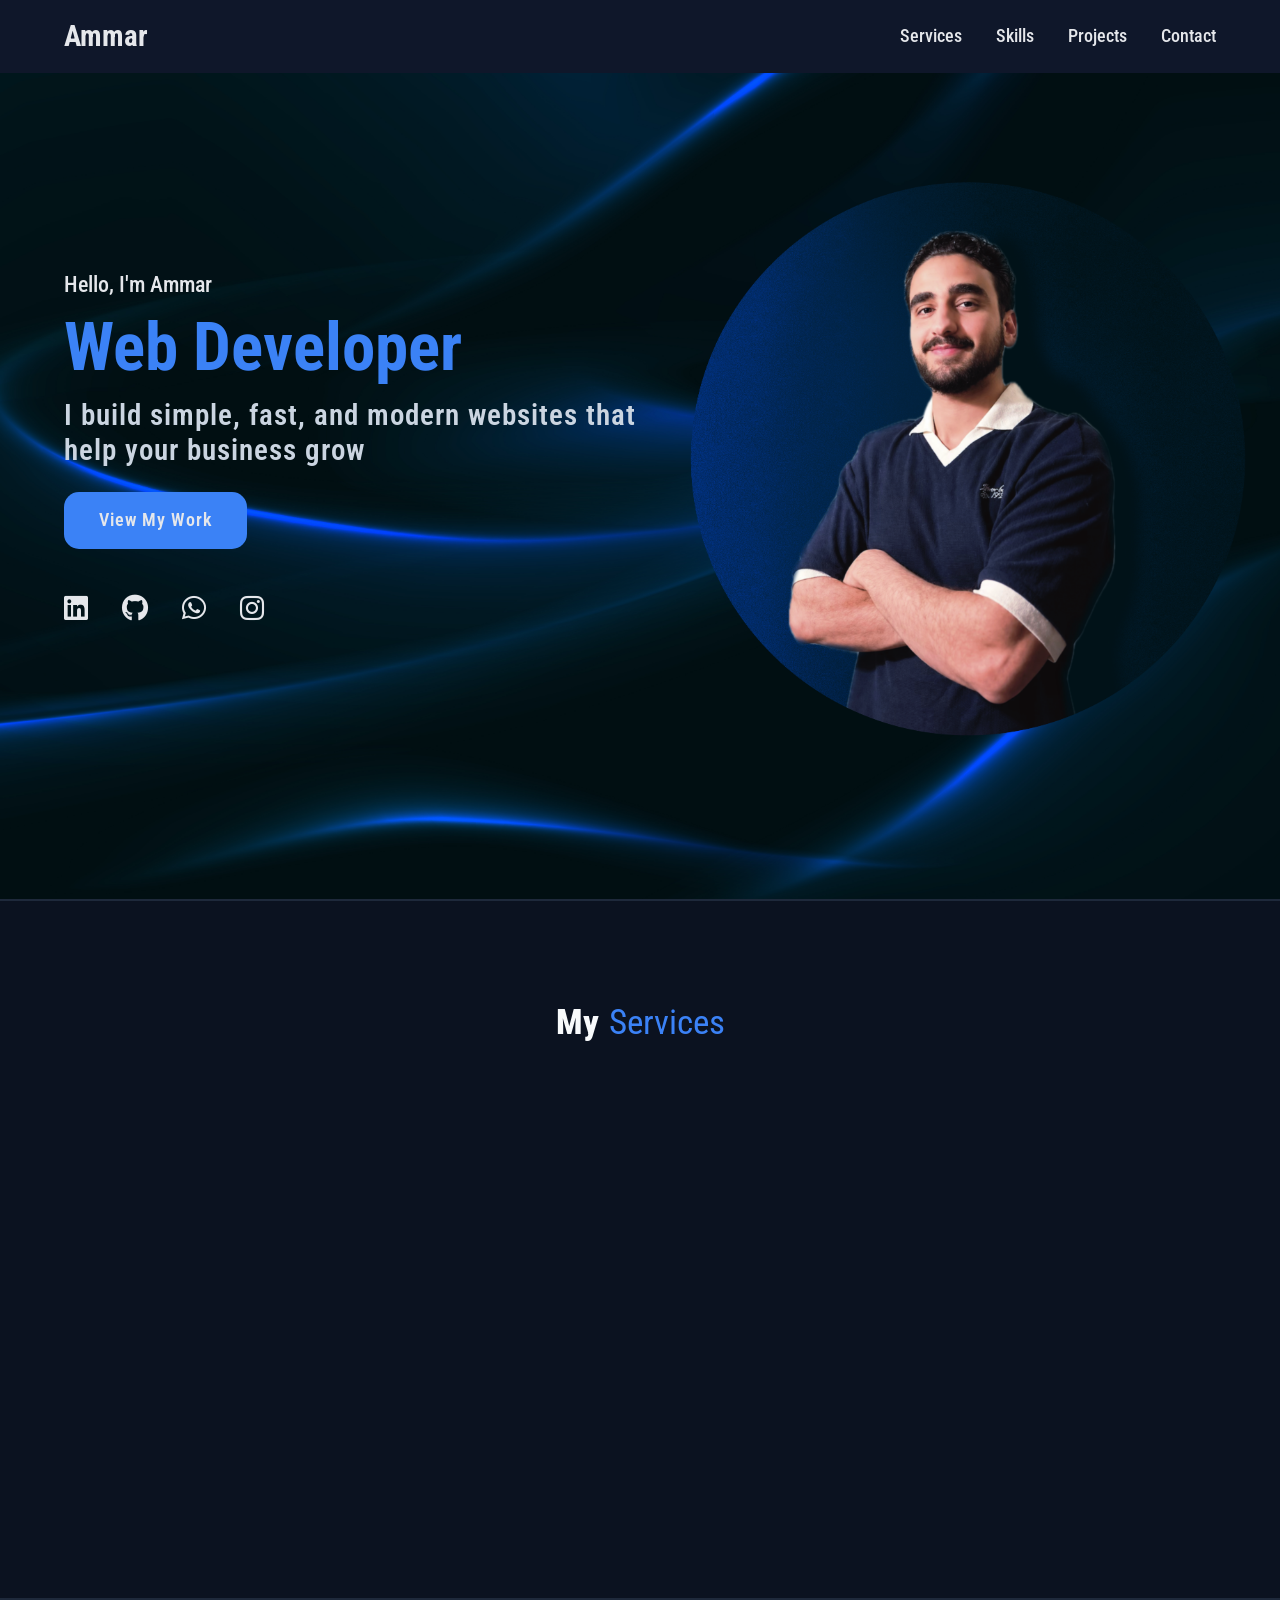
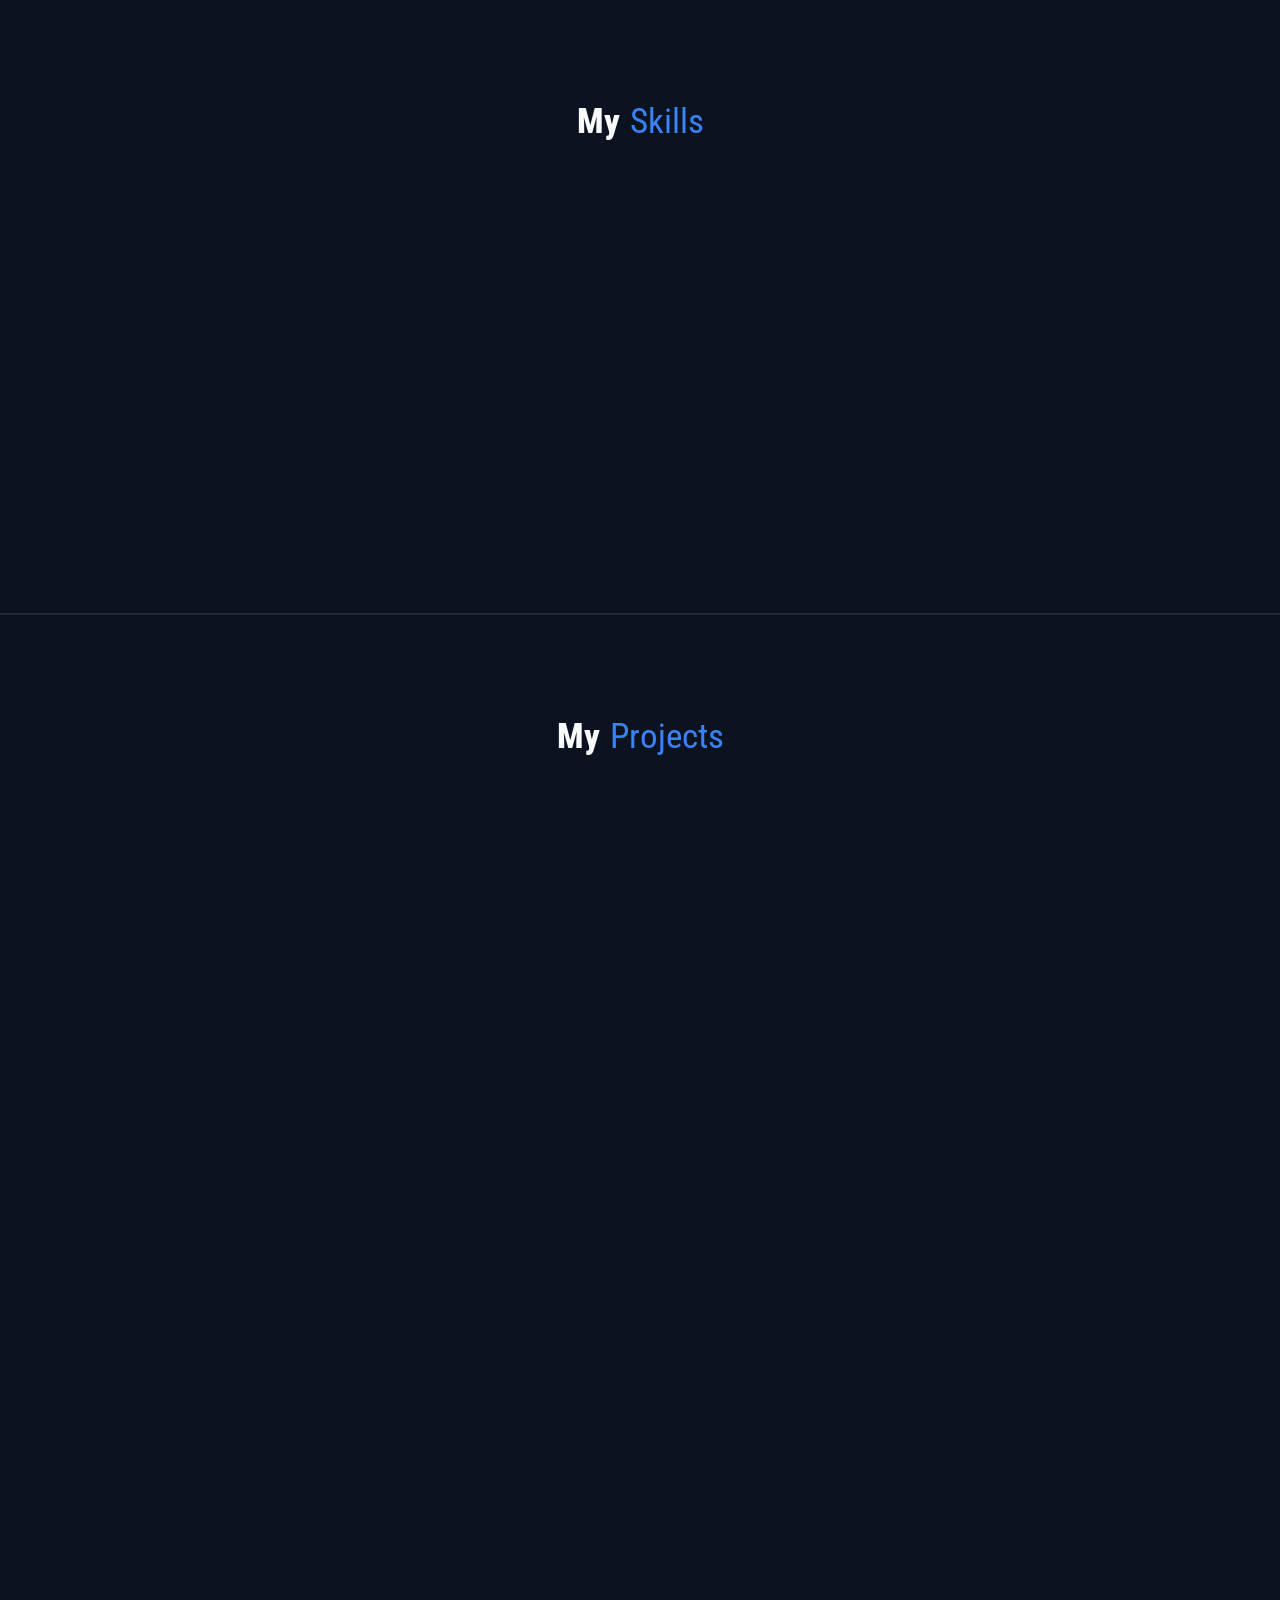
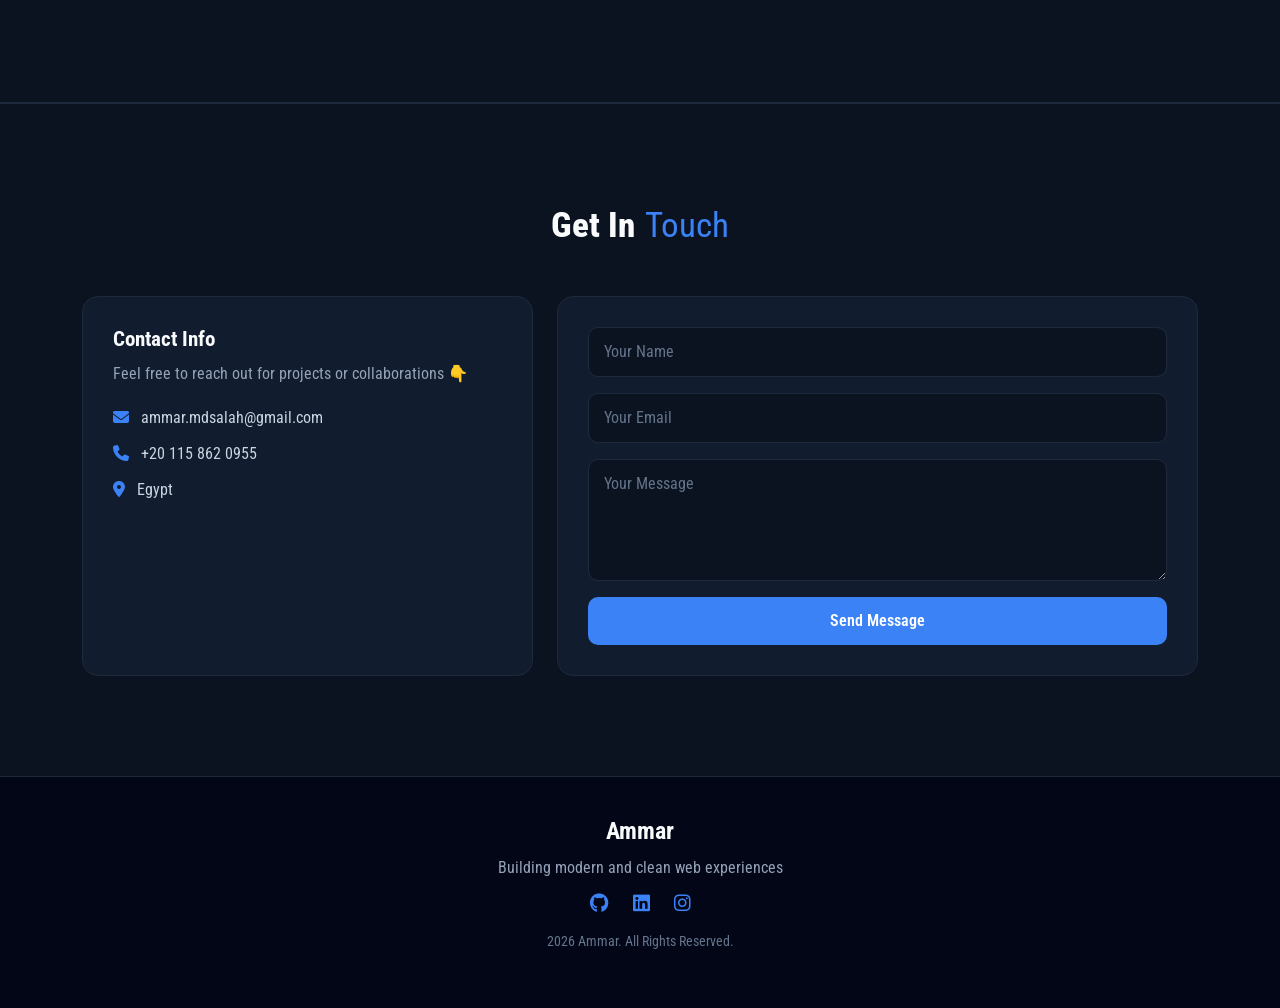
==== index.html @ b4d9082b "Rename index (3).html to index.html" ====
<!DOCTYPE html>
<html lang="en">

<head>
    <meta charset="UTF-8">
    <meta name="viewport" content="width=device-width, initial-scale=1.0">

    <!-- Font Awesome for icons -->
    <link rel="stylesheet" href="https://cdnjs.cloudflare.com/ajax/libs/font-awesome/6.5.0/css/all.min.css">

    <!-- Bootstrap CSS -->
    <link href="https://cdn.jsdelivr.net/npm/bootstrap@5.3.3/dist/css/bootstrap.min.css" rel="stylesheet">

    <!-- Our custom CSS file -->
    <link rel="stylesheet" href="style.css">

    <title>Ammar Mohamed</title>
</head>

<body>

    <!-- ====================================================
         HEADER
         - Logo on the left
         - Desktop nav links on the right
         - Hamburger button appears only on mobile (CSS hides it on desktop)
    ==================================================== -->
    <header>
        <a href="#" class="logo">Ammar</a>

        <!-- Desktop navigation -->
        <nav class="navegation">
            <a href="#services">Services</a>
            <a href="#skills">Skills</a>
            <a href="#projects">Projects</a>
            <a href="#contact">Contact</a>
        </nav>

        <!-- Hamburger button - 3 spans = 3 lines of the icon -->
        <button class="hamburger" id="hamburger">
            <span></span>
            <span></span>
            <span></span>
        </button>
    </header>

    <!-- Mobile dropdown menu - hidden by default, JS shows/hides it -->
    <div class="mobile-nav" id="mobile-nav">
        <a href="#services" class="mobile-link">Services</a>
        <a href="#skills" class="mobile-link">Skills</a>
        <a href="#projects" class="mobile-link">Projects</a>
        <a href="#contact" class="mobile-link">Contact</a>
    </div>


    <!-- ====================================================
         HERO SECTION
    ==================================================== -->
    <section class="main">
        <div>
            <!-- The <span> text will be typed by JS one letter at a time -->
            <h2>Hello, I'm Ammar <br> <span id="typing-text"></span></h2>
            <h3>I build simple, fast, and modern websites that help your business grow</h3>
            <a href="#projects" class="main-bottom">View My Work</a>

            <div class="social-icons">
                <a href="https://www.linkedin.com/in/ammarmosalah" target="_blank"><i
                        class="fa-brands fa-linkedin"></i></a>
                <a href="https://github.com/ammarmdsalah-dev" target="_blank"><i class="fa-brands fa-github"></i></a>
                <a href="https://wa.me/201158620955" target="_blank"><i class="fa-brands fa-whatsapp"></i></a>
                <a href="https://www.instagram.com/ammar25x" target="_blank"><i class="fa-brands fa-instagram"></i></a>
            </div>
        </div>
    </section>


    <!-- ====================================================
         SERVICES SECTION
    ==================================================== -->
    <section class="cards" id="services">
        <h2 class="title">My <span>Services</span></h2>
        <div class="content">

            <!-- Each card has class "animate-card" so JS can find and animate them -->

            <div class="service-card animate-card">
                <div class="icon"><i class="fa-solid fa-laptop-code"></i></div>
                <div class="info">
                    <h3>Full Stack Web Development</h3>
                    <p>Build complete web applications from idea to launch, combining design, functionality, and
                        performance.</p>
                </div>
            </div>

            <div class="service-card animate-card">
                <div class="icon"><i class="fa-solid fa-palette"></i></div>
                <div class="info">
                    <h3>Front-End Development</h3>
                    <p>Create modern, responsive interfaces that provide a smooth and engaging user experience on all
                        devices.</p>
                </div>
            </div>

            <div class="service-card animate-card">
                <div class="icon"><i class="fa-solid fa-server"></i></div>
                <div class="info">
                    <h3>Back-End Development</h3>
                    <p>Develop secure and reliable systems to manage data, users, and application logic.</p>
                </div>
            </div>

        </div>
    </section>


    <!-- ====================================================
         SKILLS SECTION  ← NEW SECTION
         data-level="75" tells JS how wide to make the progress bar
    ==================================================== -->
    <section id="skills">
        <h2 class="title">My <span>Skills</span></h2>

        <div class="skills-grid">

            <div class="skill-item animate-card">
                <i class="fa-solid fa-code"></i>
                <span class="skill-name">C++</span>
                <small>Problem Solving</small>
                <div class="skill-bar-wrap">
                    <div class="skill-bar" data-level="75"></div>
                </div>
            </div>

            <div class="skill-item animate-card">
                <i class="fa-solid fa-cubes"></i>
                <span class="skill-name">C#</span>
                <small>OOP · Data Structures · SOLID</small>
                <div class="skill-bar-wrap">
                    <div class="skill-bar" data-level="70"></div>
                </div>
            </div>

            <div class="skill-item animate-card">
                <i class="fa-brands fa-html5"></i>
                <span class="skill-name">HTML</span>
                <small>Semantic Markup</small>
                <div class="skill-bar-wrap">
                    <div class="skill-bar" data-level="90"></div>
                </div>
            </div>

            <div class="skill-item animate-card">
                <i class="fa-brands fa-css3-alt"></i>
                <span class="skill-name">CSS</span>
                <small>Styling & Layouts</small>
                <div class="skill-bar-wrap">
                    <div class="skill-bar" data-level="85"></div>
                </div>
            </div>

            <div class="skill-item animate-card">
                <i class="fa-brands fa-js"></i>
                <span class="skill-name">JavaScript</span>
                <small>Dynamic Web</small>
                <div class="skill-bar-wrap">
                    <div class="skill-bar" data-level="65"></div>
                </div>
            </div>

            <div class="skill-item animate-card">
                <i class="fa-brands fa-bootstrap"></i>
                <span class="skill-name">Bootstrap</span>
                <small>Responsive UI</small>
                <div class="skill-bar-wrap">
                    <div class="skill-bar" data-level="80"></div>
                </div>
            </div>

        </div>
    </section>


    <!-- ====================================================
         PROJECTS SECTION
         Note: local image paths won't work in a browser,
         so placeholder images are used - replace src with your real images
    ==================================================== -->
    <section class="projects" id="projects">
        <h2 class="title">My <span>Projects</span></h2>
        <div class="content">

            <div class="project-card animate-card">
                <div class="project-image">
                    <img src="https://placehold.co/400x150/111c2e/3b82f6?text=E-Commerce" alt="E-Commerce project">
                </div>
                <div class="project-info">
                    <p class="categori">"A full-stack e-commerce web application with user authentication, product
                        management, cart, and secure checkout system."</p>
                    <strong class="project-title">
                        <span>E-Commerce</span>
                        <a href="" class="more-details">coming soon</a>
                    </strong>
                </div>
            </div>

            <div class="project-card animate-card">
                <div class="project-image">
                    <img src="c:\portfolio with html.css\Screenshot 2026-05-10 150951.png">
                </div>
                <div class="project-info">
                    <p class="categori">A smart clinic queue management system that prioritizes emergency patients,
                        manages patient data, and provides doctors with visit history, built using advanced data
                        structures and OOP principles.</p>
                    <strong class="project-title">
                        <span>Clinic Smart Queue System</span>
                        <a href="" class="more-details">More details</a>
                    </strong>
                </div>
            </div>

            <div class="project-card animate-card">
                <div class="project-image">
                    <img src="c:\portfolio with html.css\to-do.png" alt="Task Management App">
                </div>
                <div class="project-info">
                    <p class="categori">A responsive task management application that allows users to add, edit, and
                        delete tasks, with data stored locally in the browser for a fast and seamless experience.</p>
                    <strong class="project-title">
                        <span>Task Management App</span>
                        <a href="" class="more-details">More details</a>
                    </strong>
                </div>
            </div>

            <div class="project-card animate-card">
                <div class="project-image">
                    <img src="https://placehold.co/400x150/111c2e/3b82f6?text=Admin+Dashboard" alt="Admin Dashboard">
                </div>
                <div class="project-info">
                    <p class="categori">"A dynamic dashboard for monitoring users, analytics, and business data with
                        interactive charts and responsive UI."</p>
                    <strong class="project-title">
                        <span>Admin Dashboard</span>
                        <a href="" class="more-details">coming soon</a>
                    </strong>
                </div>
            </div>

            <div class="project-card animate-card">
                <div class="project-image">
                    <img src="https://placehold.co/400x150/111c2e/3b82f6?text=Social+Media" alt="Social Media Web">
                </div>
                <div class="project-info">
                    <p class="categori">"A social networking platform where users can create posts, interact through
                        likes and comments, and manage their profiles."</p>
                    <strong class="project-title">
                        <span>Social Media Web</span>
                        <a href="" class="more-details">coming soon</a>
                    </strong>
                </div>
            </div>

            <div class="project-card animate-card">
                <div class="project-image">
                    <img src="c:\portfolio with html.css\Screenshot 2026-04-26 190934.png" alt="Portfolio Website">
                </div>
                <div class="project-info">
                    <p class="categori">"Personal portfolio showcasing my skills and projects as a Full Stack Developer.
                        Built with a modern responsive design and smooth UI."</p>
                    <strong class="project-title">
                        <span>Portfolio Website</span>
                        <a href="" class="more-details">More details</a>
                    </strong>
                </div>
            </div>

        </div>
    </section>


    <!-- ====================================================
         CONTACT SECTION
    ==================================================== -->
    <section id="contact">
        <div class="container">

            <h2 class="title">Get In <span>Touch</span></h2>

            <div class="row g-4">

                <!-- Contact info box -->
                <div class="col-md-5">
                    <div class="contact-info-box">
                        <h4>Contact Info</h4>
                        <p class="contact-subtitle">Feel free to reach out for projects or collaborations 👇</p>
                        <p class="contact-detail"><i class="fa-solid fa-envelope contact-icon"></i>
                            ammar.mdsalah@gmail.com</p>
                        <p class="contact-detail"><i class="fa-solid fa-phone contact-icon"></i> +20 115 862 0955</p>
                        <p class="contact-detail"><i class="fa-solid fa-location-dot contact-icon"></i> Egypt</p>
                    </div>
                </div>

                <!-- Contact form box -->
                <div class="col-md-7">
                    <div class="contact-form-box">
                        <form id="contact-form">
                            <div class="mb-3">
                                <input type="text" id="name" class="form-control" placeholder="Your Name">
                            </div>
                            <div class="mb-3">
                                <input type="email" id="email" class="form-control" placeholder="Your Email">
                            </div>
                            <div class="mb-3">
                                <textarea id="message" class="form-control" rows="4"
                                    placeholder="Your Message"></textarea>
                            </div>
                            <!-- type="button" stops the form from reloading the page -->
                            <button type="button" id="send-btn" class="send-btn">Send Message</button>
                        </form>
                        <!-- Success message - hidden by default, JS shows it -->
                        <div id="success-msg" class="success-msg">
                            Message sent! I will get back to you soon.
                        </div>
                    </div>
                </div>

            </div>
        </div>
    </section>


    <!-- ====================================================
         FOOTER
    ==================================================== -->
    <footer>
        <div class="container text-center">
            <h4 class="footer-name">Ammar</h4>
            <p class="footer-text">Building modern and clean web experiences</p>
            <div class="footer-icons">
                <a href="https://github.com/ammarmdsalah-dev" target="_blank" class="footer-link"><i
                        class="fa-brands fa-github"></i></a>
                <a href="https://www.linkedin.com/in/ammarmosalah" target="_blank" class="footer-link"><i
                        class="fa-brands fa-linkedin"></i></a>
                <a href="https://www.instagram.com/ammar25x" target="_blank" class="footer-link"><i
                        class="fa-brands fa-instagram"></i></a>
            </div>
            <p class="footer-copy">2026 Ammar. All Rights Reserved.</p>
        </div>
    </footer>


    <!-- Scroll to top button - JS shows/hides this -->
    <button id="scroll-top">
        <i class="fa-solid fa-arrow-up"></i>
    </button>


    <!-- Bootstrap JS -->
    <script src="https://cdn.jsdelivr.net/npm/bootstrap@5.3.3/dist/js/bootstrap.bundle.min.js"></script>

    <!-- Our custom JS file -->
    <script src="script.js"></script>

</body>

</html>
---- style.css ----
/* =====================================================
   FONT IMPORT
   Gets fonts from Google Fonts (needs internet)
===================================================== */
@import url('https://fonts.googleapis.com/css2?family=Roboto+Condensed:ital,wght@0,100..900;1,100..900&display=swap');


/* =====================================================
   RESET - removes all default browser spacing
   * means "apply to every single element"
===================================================== */
* {
    font-family: "Roboto Condensed", sans-serif;
    font-weight: 400;
    font-style: normal;
    margin: 0;
    padding: 0;
    box-sizing: border-box;
    scroll-behavior: smooth;
}


/* =====================================================
   HEADER
   position: fixed  → stays at top even when scrolling
   z-index: 999     → appears above everything else
   padding: 15px 5% → 5% left/right works on all screens
===================================================== */
header {
    background-color: #0f172a;
    width: 100%;
    position: fixed;
    top: 0;
    z-index: 999;
    display: flex;
    justify-content: space-between;
    align-items: center;
    padding: 15px 5%;
}

.logo {
    text-decoration: none;
    color: #e5e7eb;
    font-weight: 700;
    font-size: 1.8em;
}


/* =====================================================
   DESKTOP NAVIGATION LINKS
===================================================== */
.navegation a {
    text-decoration: none;
    color: #e5e7eb;
    font-weight: 500;
    font-size: 1.1em;
    padding-left: 30px;
    transition: color 0.3s ease;
}

/* Hover effect on nav links */
.navegation a:hover {
    color: #3b82f6;
}

/* JS adds this class to the active section's nav link */
.navegation a.active-link {
    color: #3b82f6;
}


/* =====================================================
   HAMBURGER BUTTON
   Only visible on mobile (display:none on desktop)
   display: none → hidden
   display: flex → visible (set in media query below)
===================================================== */
.hamburger {
    display: none;
    flex-direction: column;
    gap: 5px;
    background: none;
    border: none;
    cursor: pointer;
    padding: 5px;
}

/* Each line of the hamburger icon */
.hamburger span {
    display: block;
    width: 25px;
    height: 3px;
    background-color: #e5e7eb;
    border-radius: 3px;
    transition: all 0.3s ease;
}

/* When JS adds class "open", animate lines into an X */
.hamburger.open span:nth-child(1) {
    transform: translateY(8px) rotate(45deg);
}

.hamburger.open span:nth-child(2) {
    opacity: 0;
}

.hamburger.open span:nth-child(3) {
    transform: translateY(-8px) rotate(-45deg);
}


/* =====================================================
   MOBILE NAVIGATION DROPDOWN
   Hidden by default - JS changes display to block
===================================================== */
.mobile-nav {
    display: none;
    position: fixed;
    top: 60px;
    left: 0;
    width: 100%;
    background-color: #0f172a;
    padding: 20px;
    z-index: 998;
    border-top: 1px solid #1e293b;
}

.mobile-nav a {
    display: block;
    color: #e5e7eb;
    text-decoration: none;
    font-size: 1.2em;
    padding: 12px 0;
    border-bottom: 1px solid #1e293b;
    transition: color 0.3s ease;
}

.mobile-nav a:hover {
    color: #3b82f6;
}


/* =====================================================
   SECTIONS - General shared styles
   padding: 100px 5% → top/bottom 100px, sides 5%
   5% works on all screen sizes unlike fixed 200px
===================================================== */
section {
    padding: 100px 5%;
    display: block;
    position: relative;
    background-color: #0b1220;
    box-shadow: 0 0 0 1px #1e293b;
}


/* =====================================================
   HERO / MAIN SECTION
===================================================== */
.main {
    width: 100%;
    min-height: 100vh;
    display: flex;
    align-items: center;
    background-image: url(عمار.png);
    background-repeat: no-repeat;
    background-position: center;
    background-size: cover;
    background-repeat: no-repeat;

}

.main h2 {
    color: #e5e7eb;
    font-size: 1.4em;
    font-weight: 500;
}

/* The span is where JS types "Web Developer" */
.main h2 span {
    color: #3b82f6;
    font-size: 3em;
    font-weight: 700;
    display: inline-block;
    margin-top: 10px;
}

.main h3 {
    color: #cbd5e1;
    font-size: 1.8em;
    font-weight: 600;
    letter-spacing: 1px;
    margin-top: 10px;
    margin-bottom: 25px;
    max-width: 600px;
}

.main-bottom {
    color: #e5e7eb;
    background-color: #3b82f6;
    text-decoration: none;
    font-size: 1.1em;
    font-weight: 600;
    display: inline-block;
    padding: 15px 35px;
    letter-spacing: 1px;
    border-radius: 15px;
    margin-bottom: 40px;
    transition: 0.4s ease;
}

.main-bottom:hover {
    background-color: #2563eb;
    transform: scale(1.1);
}

.social-icons a {
    color: #e5e7eb;
    font-size: 1.7em;
    padding-right: 30px;
    text-decoration: none;
    display: inline-block;
    transition: color 0.3s ease, transform 0.3s ease;
}

.social-icons a:hover {
    color: #3b82f6;
    transform: scale(1.1);
}


/* =====================================================
   SECTION TITLES  (used in every section)
===================================================== */
.title {
    display: flex;
    justify-content: center;
    color: #f8fafc;
    gap: 10px;
    font-size: 2.2em;
    font-weight: 800;
    margin-bottom: 50px;
}

.title span {
    color: #3b82f6;
}


/* =====================================================
   SERVICES SECTION
===================================================== */
#services {
    scroll-margin-top: 70px;
    border-top: 1px solid #1e293b;
}

.cards .content {
    display: flex;
    justify-content: center;
    flex-wrap: wrap;
    max-width: 1100px;
    margin: auto;
    gap: 30px;
}

.service-card {
    background-color: #111c2e;
    padding: 35px 25px;
    border-radius: 16px;
    width: 280px;
    box-shadow: 0 10px 25px rgba(0, 0, 0, 0.35);
    border: 1px solid #1e293b;
    transition: transform 0.4s ease, border-color 0.4s ease, box-shadow 0.4s ease;
}

.service-card:hover {
    transform: translateY(-8px);
    border-color: #3b82f6;
    box-shadow: 0 15px 35px rgba(59, 130, 246, 0.15);
}

.service-card .icon {
    color: #3b82f6;
    font-size: 6em;
    text-align: center;
    margin-bottom: 15px;
}

.info {
    text-align: center;
}

.info h3 {
    color: #f8fafc;
    font-size: 1.2em;
    font-weight: 700;
    margin: 10px;
}

.info p {
    color: #94a3b8;
    line-height: 1.6;
}


/* =====================================================
   SCROLL-IN ANIMATION
   Cards start invisible and moved down 30px.
   JS adds class "visible" when card enters the screen.
   Then CSS transition makes it slide up and fade in.
===================================================== */
.animate-card {
    opacity: 0;
    transform: translateY(30px);
    transition: opacity 0.6s ease, transform 0.6s ease;
}

.animate-card.visible {
    opacity: 1;
    transform: translateY(0);
}


/* =====================================================
   SKILLS SECTION  ← NEW
===================================================== */
#skills {
    border-top: 1px solid #1e293b;
    scroll-margin-top: 70px;
}

/* Flex container - wraps on small screens */
.skills-grid {
    display: flex;
    flex-wrap: wrap;
    justify-content: center;
    gap: 20px;
    max-width: 900px;
    margin: 0 auto;
}

/* Each skill box */
.skill-item {
    background-color: #111c2e;
    border: 1px solid #1e293b;
    border-radius: 12px;
    padding: 18px 28px;
    text-align: center;
    width: 160px;
    transition: transform 0.3s ease, border-color 0.3s ease, box-shadow 0.3s ease;
}

.skill-item:hover {
    border-color: #3b82f6;
    transform: translateY(-5px);
    box-shadow: 0 10px 25px rgba(59, 130, 246, 0.15);
}

.skill-item i {
    font-size: 2.2em;
    color: #3b82f6;
    margin-bottom: 10px;
    display: block;
}

.skill-name {
    display: block;
    color: #f8fafc;
    font-size: 0.95em;
    font-weight: 600;
}

.skill-item small {
    display: block;
    color: #94a3b8;
    font-size: 0.78em;
    margin-top: 4px;
    line-height: 1.4;
}

/* Progress bar - the grey background bar */
.skill-bar-wrap {
    background-color: #1e293b;
    border-radius: 10px;
    height: 5px;
    margin-top: 10px;
    overflow: hidden;
}

/* The blue fill inside - starts at width 0, JS animates it */
.skill-bar {
    height: 100%;
    background-color: #3b82f6;
    border-radius: 10px;
    width: 0%;
    transition: width 1s ease;
}


/* =====================================================
   PROJECTS SECTION
===================================================== */
#projects {
    border-top: 1px solid #1e293b;
}

.projects .content {
    display: flex;
    justify-content: center;
    flex-wrap: wrap;
    gap: 25px;
}

.project-card {
    background-color: #111c2e;
    padding: 30px;
    border-radius: 16px;
    width: 23em;
    box-shadow: 0 10px 25px rgba(0, 0, 0, 0.35);
    border: 1px solid #1e293b;
    overflow: hidden;
    transition: transform 0.4s ease, border-color 0.4s ease, box-shadow 0.4s ease;
}

.project-card:hover {
    transform: translateY(-8px);
    border-color: #3b82f6;
    box-shadow: 0 15px 35px rgba(59, 130, 246, 0.15);
}

.project-image img {
    width: 100%;
    height: 150px;
    object-fit: cover;
    border-radius: 10px;
    transition: transform 0.4s ease;
}

.project-card:hover .project-image img {
    transform: scale(1.05);
}

.project-info {
    padding: 20px 0 0;
}

.categori {
    font-size: 0.8em;
    color: #94a3b8;
    line-height: 1.5;
    margin-bottom: 12px;
}

.project-title {
    display: flex;
    justify-content: space-between;
    color: #f8fafc;
    text-transform: uppercase;
    font-weight: 800;
    margin-top: 10px;
    align-items: center;
}

.more-details {
    text-decoration: none;
    color: #3b82f6;
    transition: color 0.3s ease;
}

.more-details:hover {
    color: #93c5fd;
}


/* =====================================================
   CONTACT SECTION
===================================================== */
#contact {
    border-top: 1px solid #1e293b;
    scroll-margin-top: 70px;
}

/* Left info box */
.contact-info-box {
    background-color: #111c2e;
    border: 1px solid #1e293b;
    border-radius: 16px;
    padding: 30px;
    height: 100%;
}

.contact-info-box h4 {
    color: #f8fafc;
    font-size: 1.3em;
    font-weight: 700;
    margin-bottom: 10px;
}

.contact-subtitle {
    color: #94a3b8;
    margin-bottom: 20px;
}

.contact-detail {
    color: #cbd5e1;
    margin-bottom: 12px;
}

.contact-icon {
    color: #3b82f6;
    margin-right: 8px;
}

/* Right form box */
.contact-form-box {
    background-color: #111c2e;
    border: 1px solid #1e293b;
    border-radius: 16px;
    padding: 30px;
}

/* Bootstrap form-control overrides */
#contact .form-control {
    background-color: #0b1220;
    border: 1px solid #1e293b;
    color: #f8fafc;
    border-radius: 10px;
    padding: 12px 15px;
    transition: border-color 0.3s ease;
}

#contact .form-control:focus {
    background-color: #0b1220;
    border-color: #3b82f6;
    color: #f8fafc;
    box-shadow: 0 0 0 3px rgba(59, 130, 246, 0.15);
}

#contact .form-control::placeholder {
    color: #64748b;
}

/* Send button */
.send-btn {
    width: 100%;
    background-color: #3b82f6;
    color: white;
    border: none;
    border-radius: 10px;
    padding: 12px;
    font-size: 1em;
    font-weight: 600;
    cursor: pointer;
    transition: background-color 0.3s ease;
}

.send-btn:hover {
    background-color: #2563eb;
}

/* Success message - hidden by default */
/* JS changes display to block when form is submitted */
.success-msg {
    display: none;
    background-color: #16a34a;
    color: white;
    padding: 12px;
    border-radius: 10px;
    margin-top: 15px;
    text-align: center;
    font-weight: 600;
}


/* =====================================================
   FOOTER
===================================================== */
footer {
    background-color: #020617;
    padding: 40px 0;
    border-top: 1px solid #1e293b;
}

.footer-name {
    color: #f8fafc;
    font-size: 1.5em;
    font-weight: 700;
}

.footer-text {
    color: #94a3b8;
    margin: 10px 0;
}

.footer-icons {
    margin-bottom: 12px;
}

.footer-link {
    color: #3b82f6;
    margin: 0 10px;
    font-size: 1.2em;
    text-decoration: none;
    transition: color 0.3s ease;
}

.footer-link:hover {
    color: #93c5fd;
}

.footer-copy {
    color: #64748b;
    font-size: 0.9em;
}


/* =====================================================
   SCROLL TO TOP BUTTON
   Fixed at bottom-right corner
   JS shows/hides it based on scroll position
===================================================== */
#scroll-top {
    position: fixed;
    bottom: 30px;
    right: 30px;
    background-color: #3b82f6;
    color: white;
    border: none;
    border-radius: 50%;
    width: 45px;
    height: 45px;
    font-size: 1.2em;
    cursor: pointer;
    display: none;
    z-index: 9999;
    transition: background-color 0.3s ease, transform 0.3s ease;
}

#scroll-top:hover {
    background-color: #2563eb;
    transform: scale(1.1);
}


/* =====================================================
   RESPONSIVE - TABLET (768px and below)
   @media means: "only apply these styles when the
   screen is 768px wide or less"
===================================================== */
@media (max-width: 768px) {

    /* Hide desktop nav */
    .navegation {
        display: none;
    }

    /* Show hamburger button */
    .hamburger {
        display: flex;
    }

    /* Smaller hero text */
    .main h2 span {
        font-size: 2em;
    }

    .main h3 {
        font-size: 1.3em;
    }

    /* Cards take full width on mobile */
    .service-card {
        width: 100%;
    }

    .project-card {
        width: 100%;
    }

    /* Skills grid smaller */
    .skill-item {
        width: 130px;
    }

    /* Section title smaller */
    .title {
        font-size: 1.7em;
    }
}


/* =====================================================
   RESPONSIVE - SMALL PHONES (480px and below)
===================================================== */
@media (max-width: 480px) {

    .main h2 {
        font-size: 1.1em;
    }

    .main h2 span {
        font-size: 1.7em;
    }

    .main h3 {
        font-size: 1.1em;
    }

    .title {
        font-size: 1.4em;
    }

    .skill-item {
        width: 110px;
        padding: 14px 16px;
    }
}
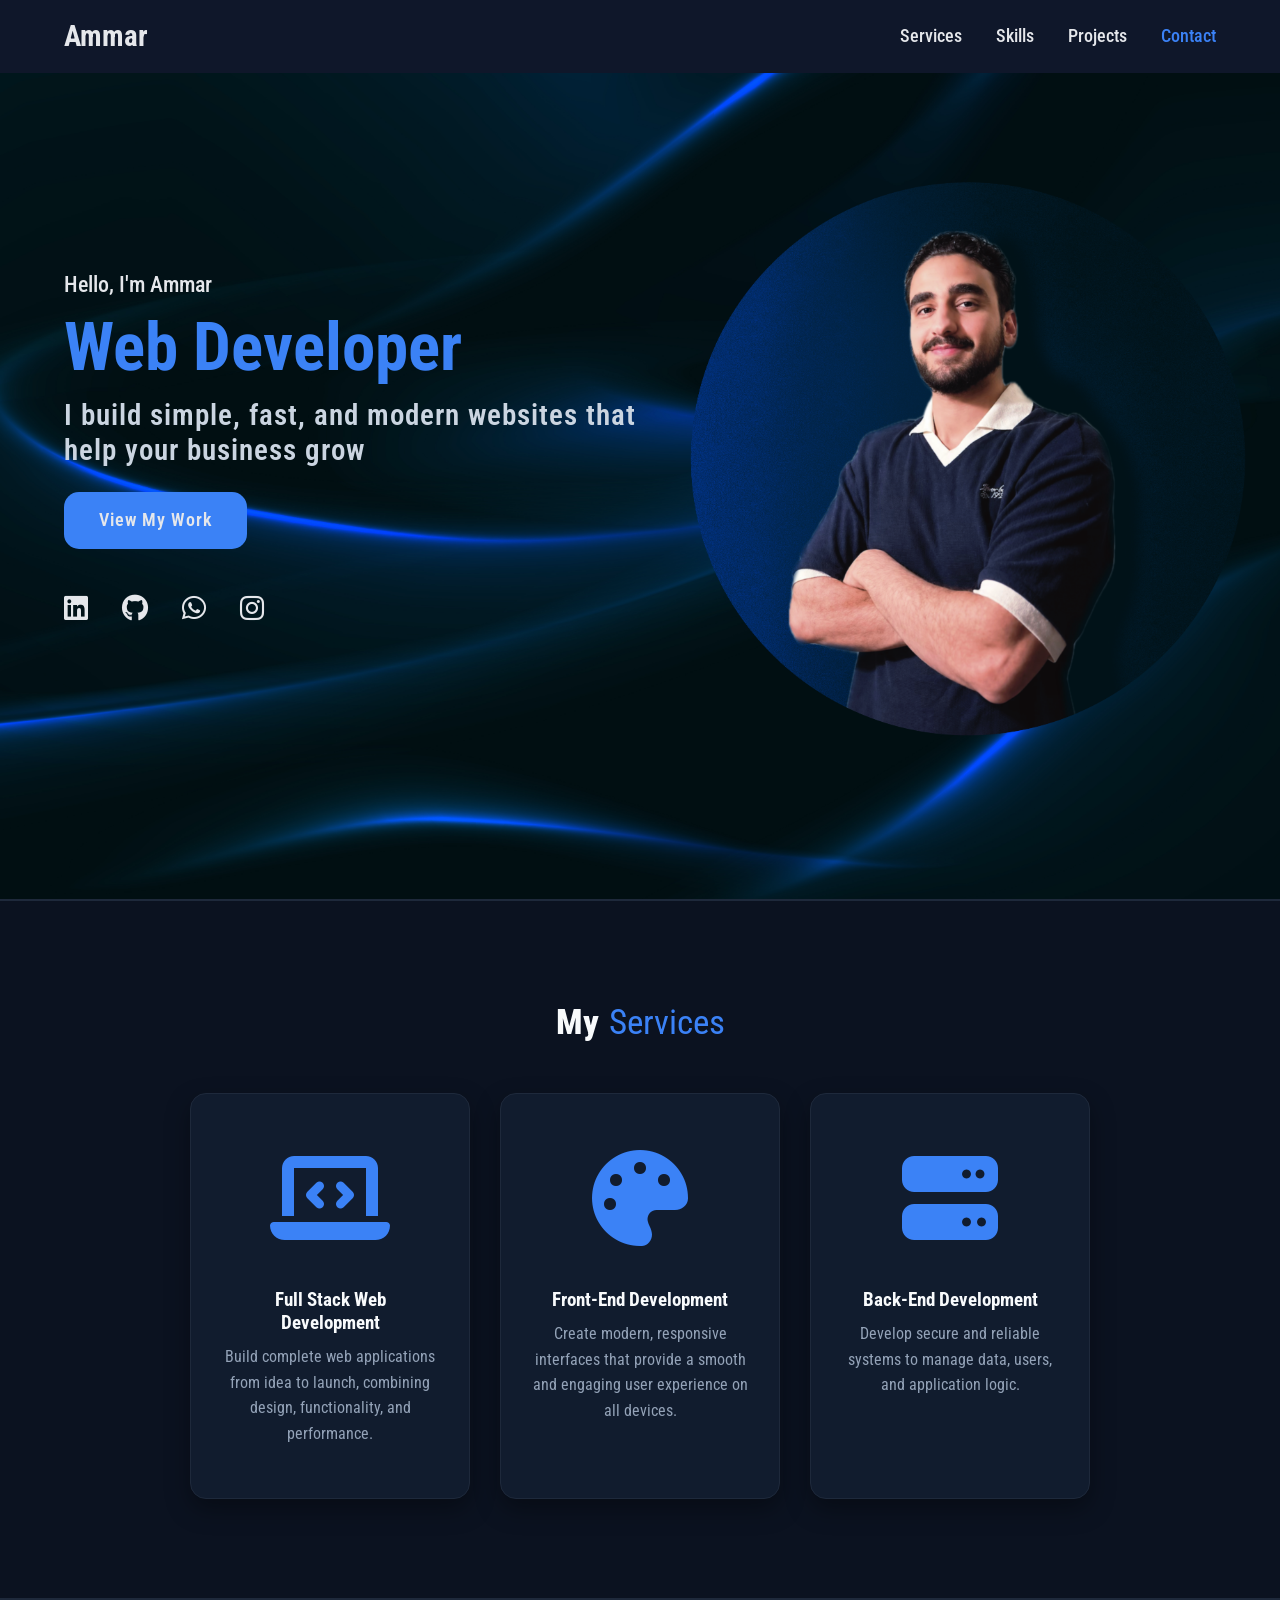
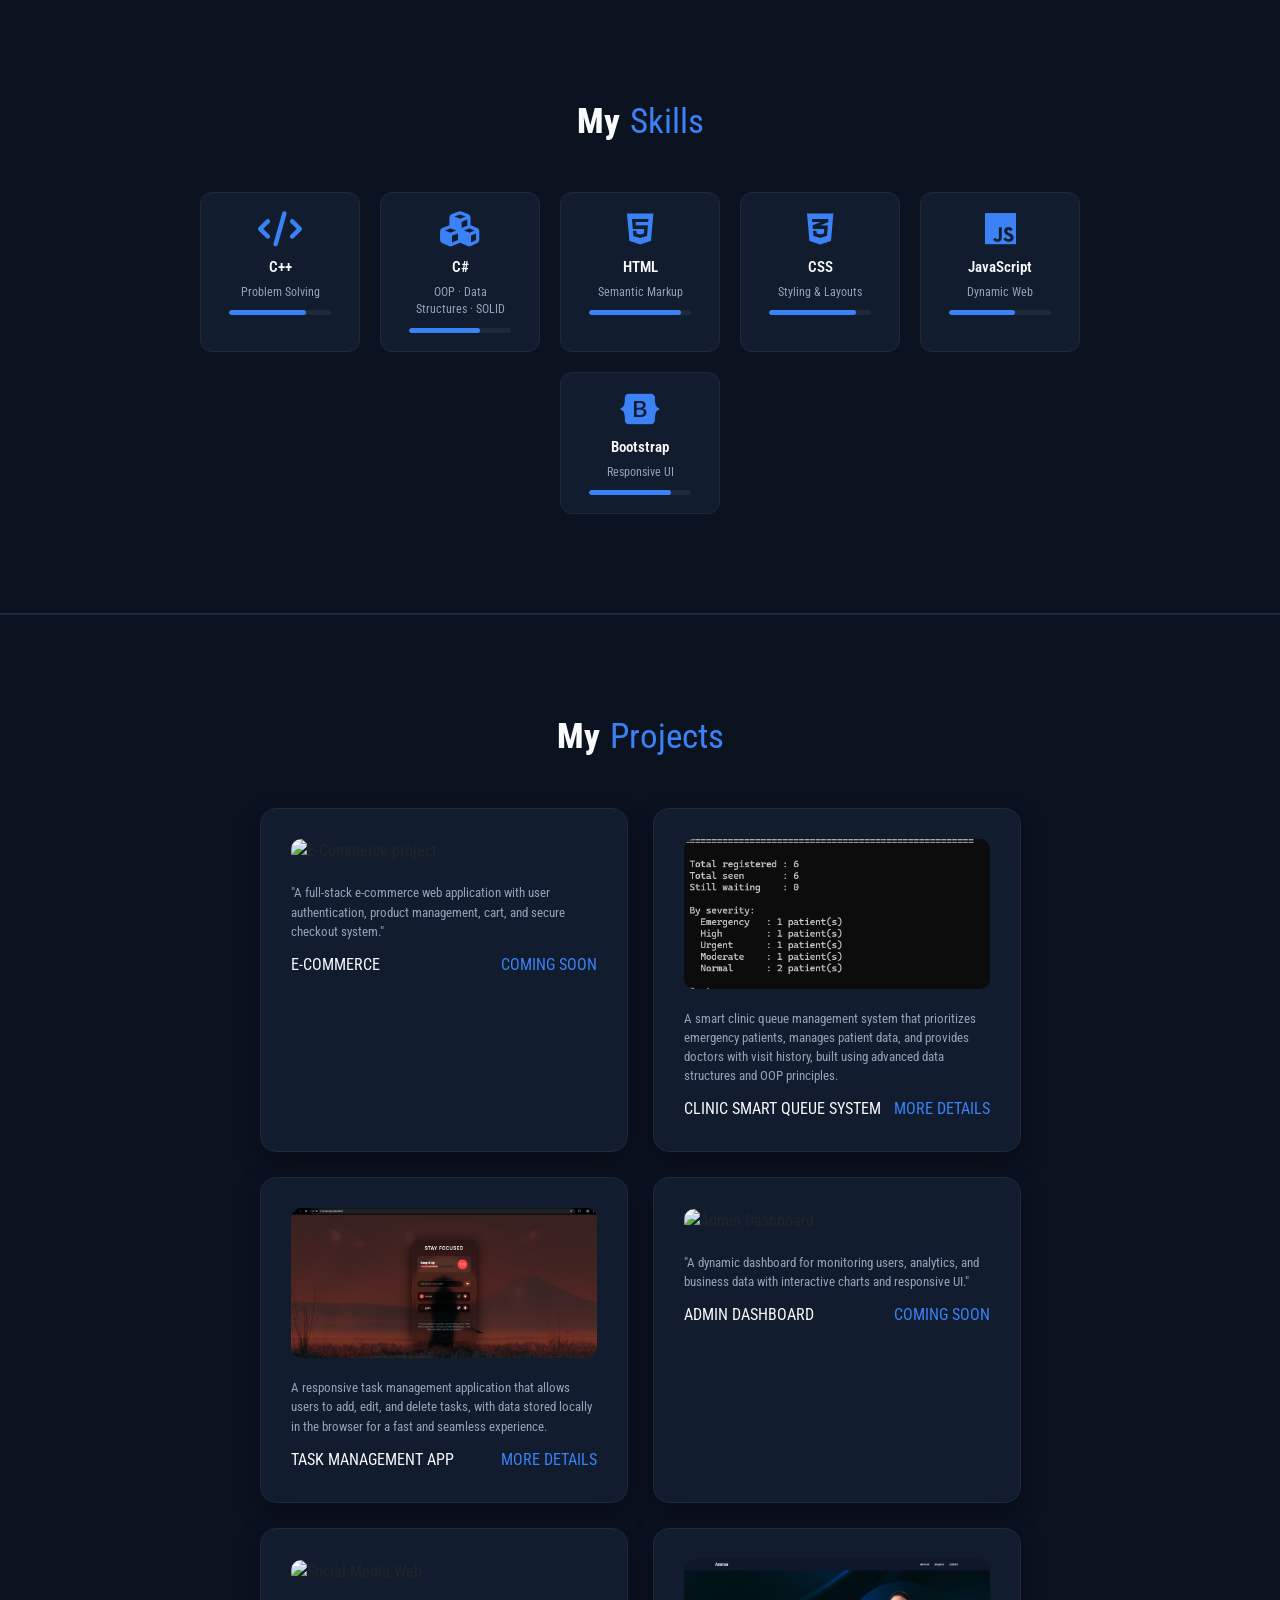
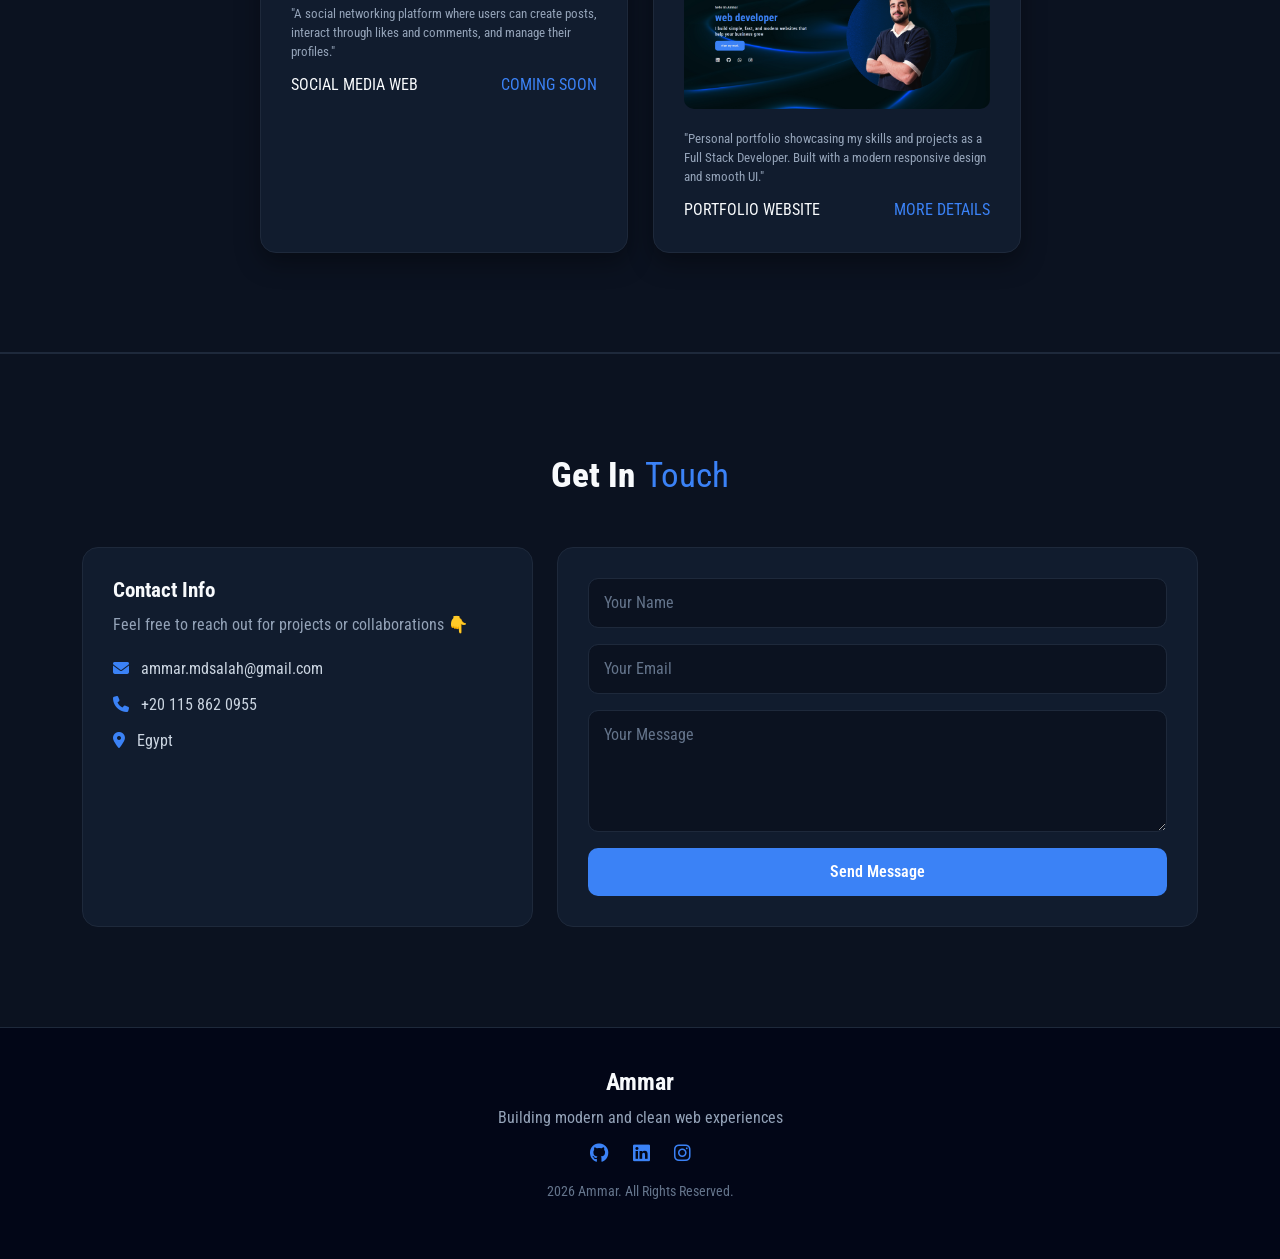
==== commit a802a3a0: "Update index.html" ====
--- a/index.html
+++ b/index.html
@@ -19,16 +19,11 @@
 
 <body>
 
-    <!-- ====================================================
-         HEADER
-         - Logo on the left
-         - Desktop nav links on the right
-         - Hamburger button appears only on mobile (CSS hides it on desktop)
-    ==================================================== -->
+   
     <header>
         <a href="#" class="logo">Ammar</a>
 
-        <!-- Desktop navigation -->
+        
         <nav class="navegation">
             <a href="#services">Services</a>
             <a href="#skills">Skills</a>
@@ -81,7 +76,7 @@
         <h2 class="title">My <span>Services</span></h2>
         <div class="content">
 
-            <!-- Each card has class "animate-card" so JS can find and animate them -->
+            
 
             <div class="service-card animate-card">
                 <div class="icon"><i class="fa-solid fa-laptop-code"></i></div>
@@ -113,10 +108,7 @@
     </section>
 
 
-    <!-- ====================================================
-         SKILLS SECTION  ← NEW SECTION
-         data-level="75" tells JS how wide to make the progress bar
-    ==================================================== -->
+    
     <section id="skills">
         <h2 class="title">My <span>Skills</span></h2>
 
@@ -180,11 +172,7 @@
     </section>
 
 
-    <!-- ====================================================
-         PROJECTS SECTION
-         Note: local image paths won't work in a browser,
-         so placeholder images are used - replace src with your real images
-    ==================================================== -->
+    
     <section class="projects" id="projects">
         <h2 class="title">My <span>Projects</span></h2>
         <div class="content">
@@ -205,7 +193,7 @@
 
             <div class="project-card animate-card">
                 <div class="project-image">
-                    <img src="c:\portfolio with html.css\Screenshot 2026-05-10 150951.png">
+                    <img src="Screenshot 2026-05-10 150951.png">
                 </div>
                 <div class="project-info">
                     <p class="categori">A smart clinic queue management system that prioritizes emergency patients,
@@ -220,7 +208,7 @@
 
             <div class="project-card animate-card">
                 <div class="project-image">
-                    <img src="c:\portfolio with html.css\to-do.png" alt="Task Management App">
+                    <img src="to-do.png" alt="Task Management App">
                 </div>
                 <div class="project-info">
                     <p class="categori">A responsive task management application that allows users to add, edit, and
@@ -262,7 +250,7 @@
 
             <div class="project-card animate-card">
                 <div class="project-image">
-                    <img src="c:\portfolio with html.css\Screenshot 2026-04-26 190934.png" alt="Portfolio Website">
+                    <img src="Screenshot 2026-04-26 190934.png" alt="Portfolio Website">
                 </div>
                 <div class="project-info">
                     <p class="categori">"Personal portfolio showcasing my skills and projects as a Full Stack Developer.
@@ -358,7 +346,7 @@
     <!-- Bootstrap JS -->
     <script src="https://cdn.jsdelivr.net/npm/bootstrap@5.3.3/dist/js/bootstrap.bundle.min.js"></script>
 
-    <!-- Our custom JS file -->
+    <!-- Our  JS file -->
     <script src="script.js"></script>
 
 </body>
